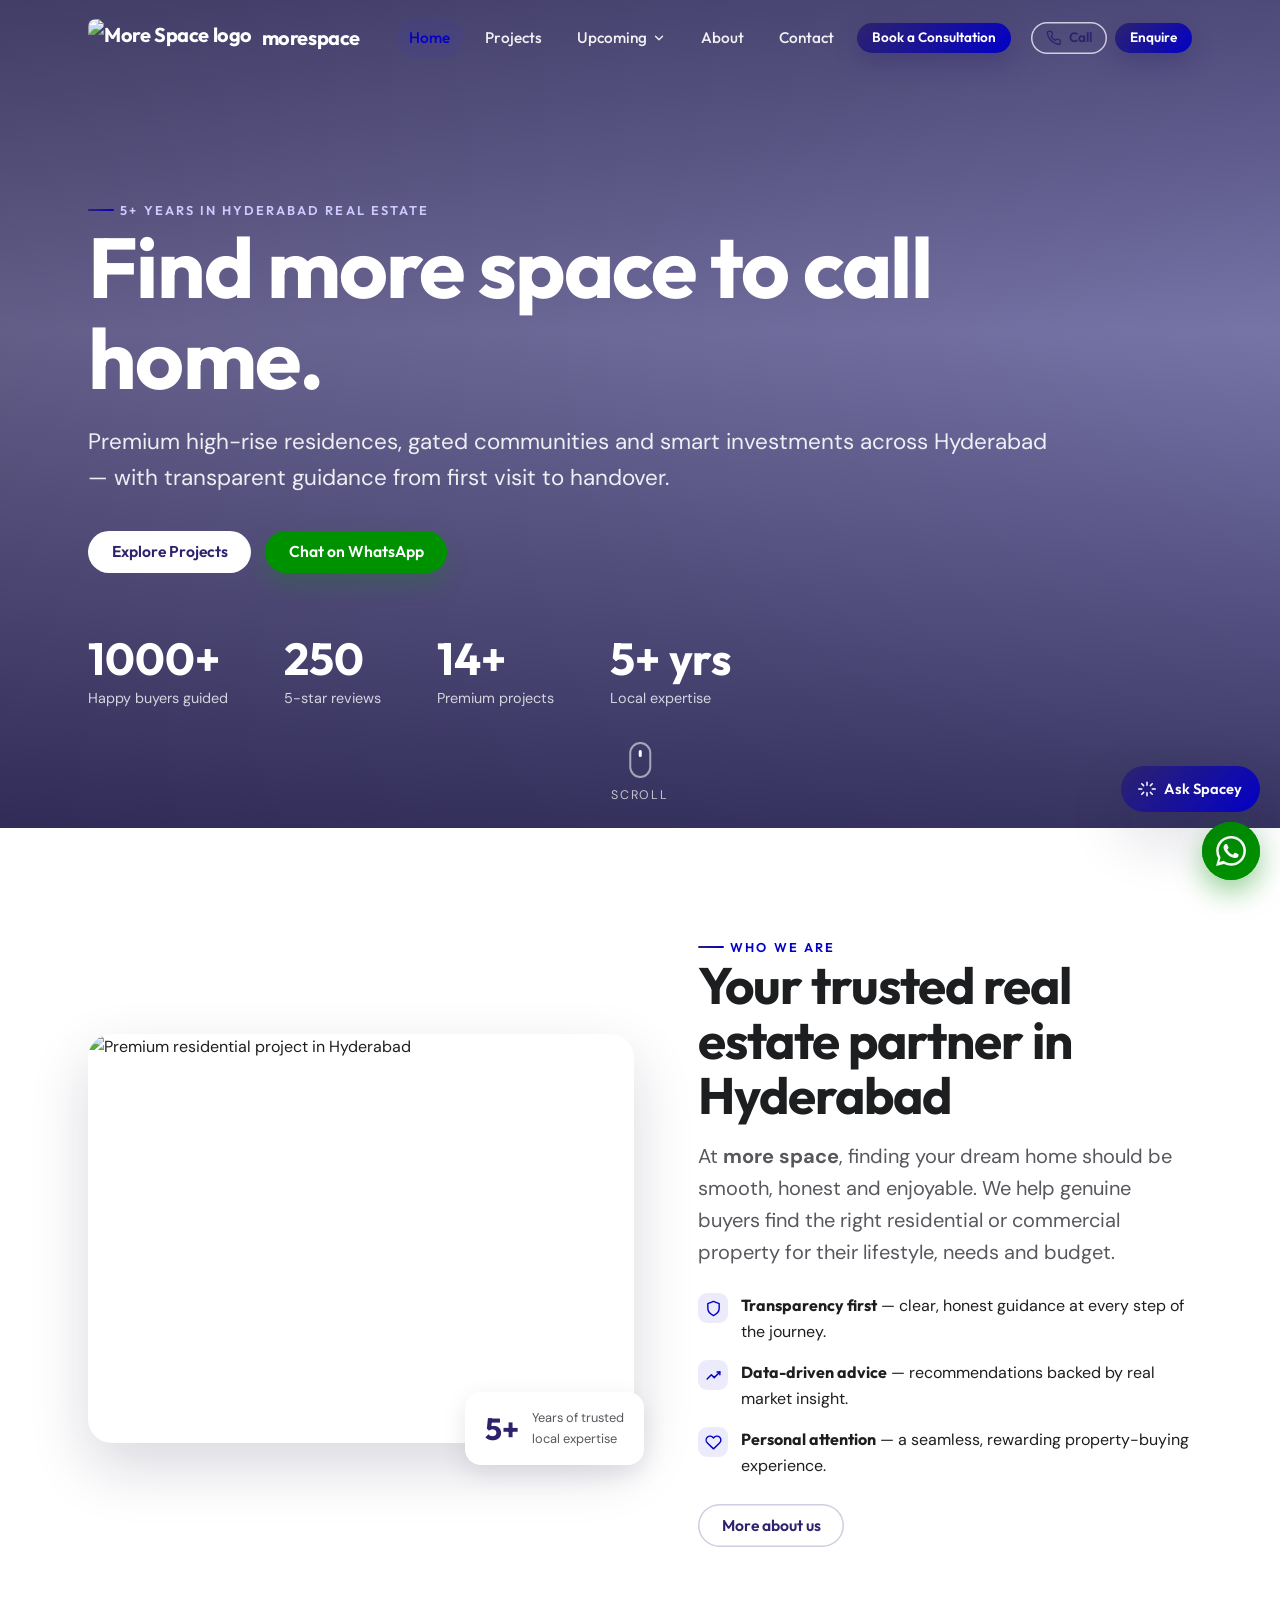
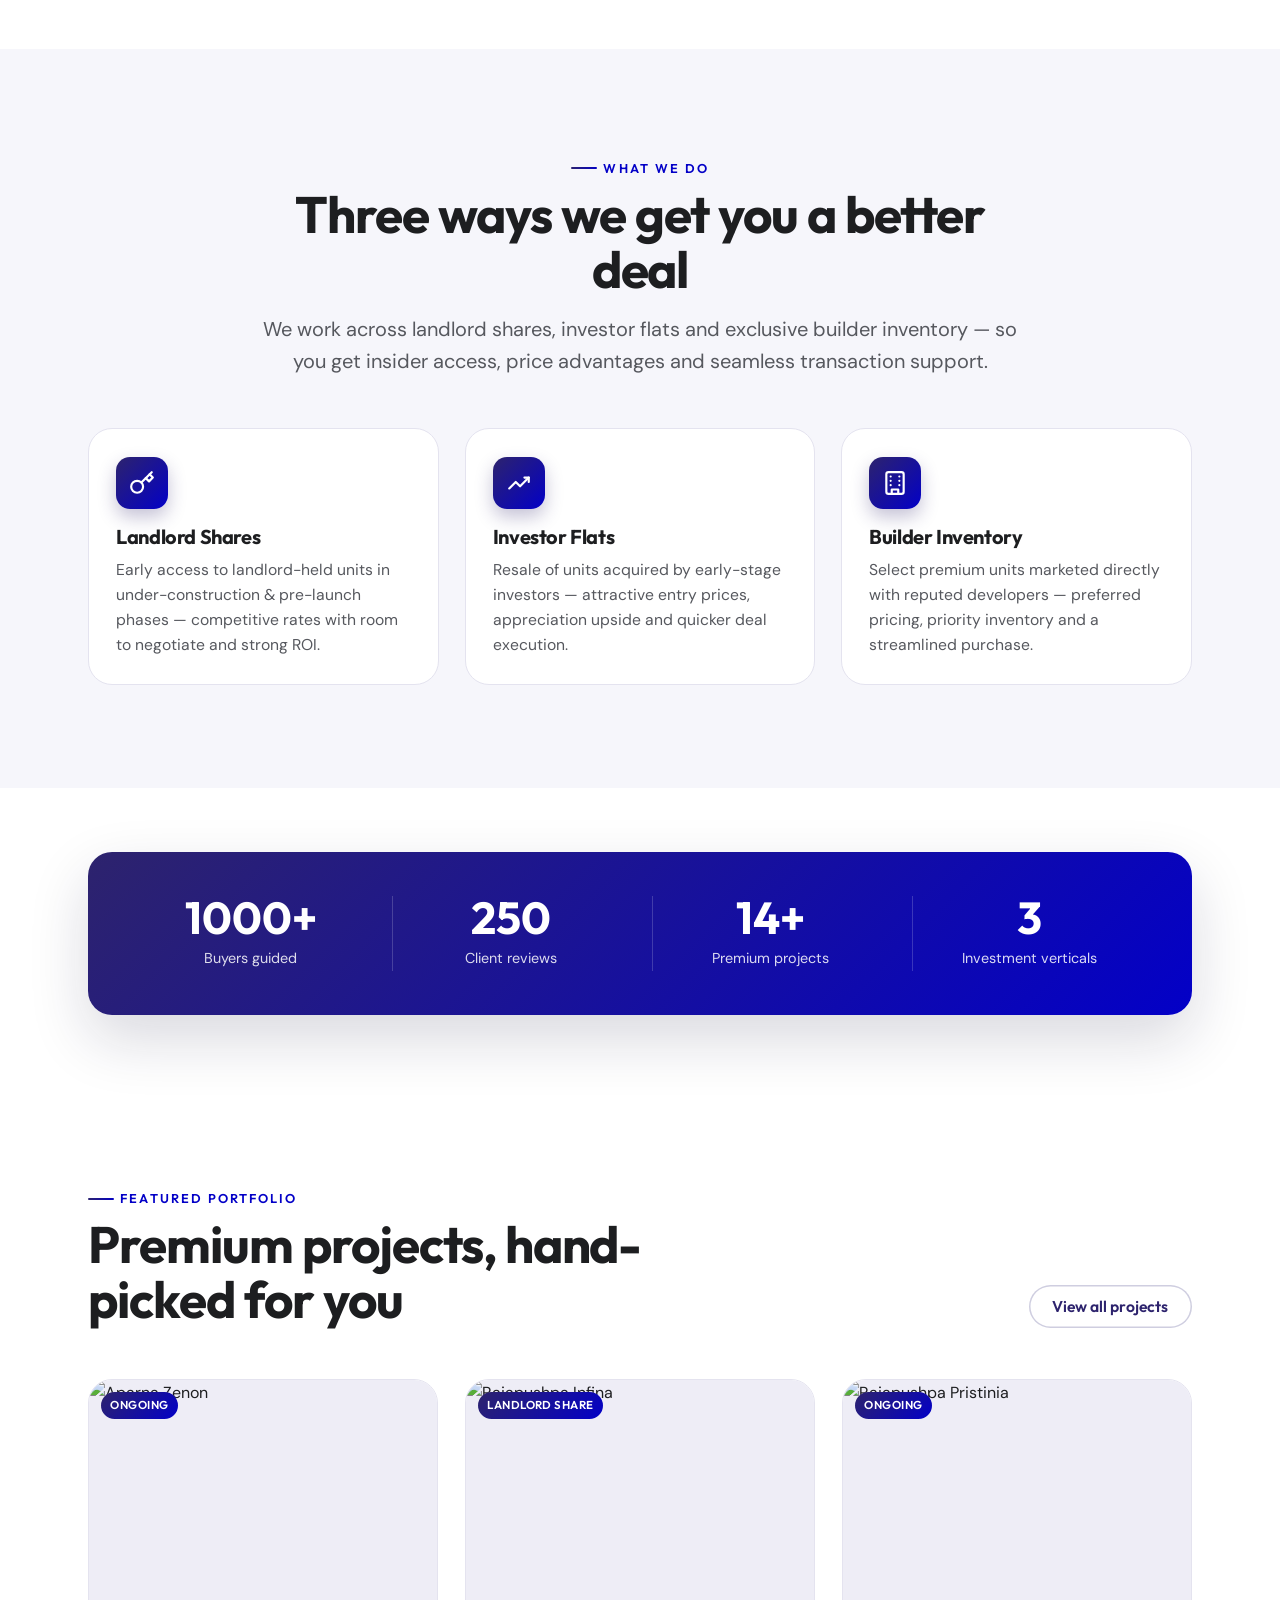
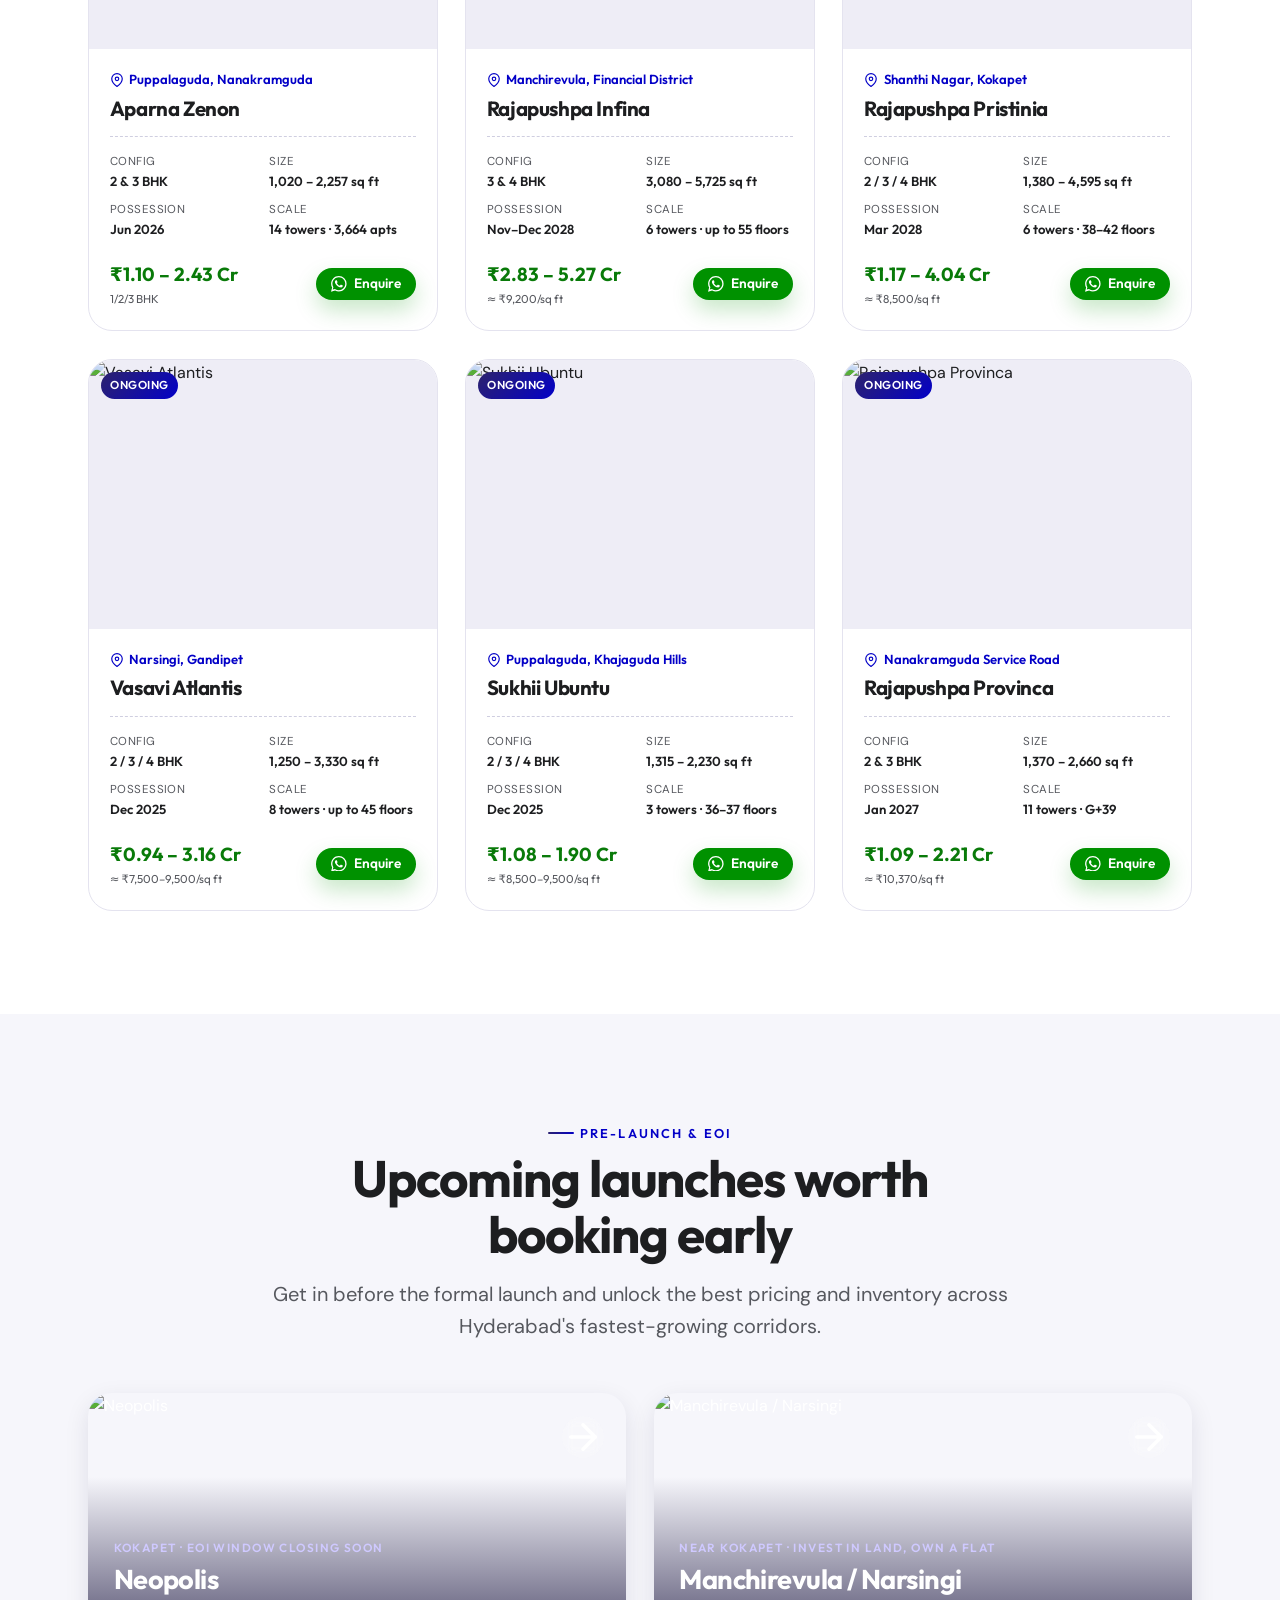
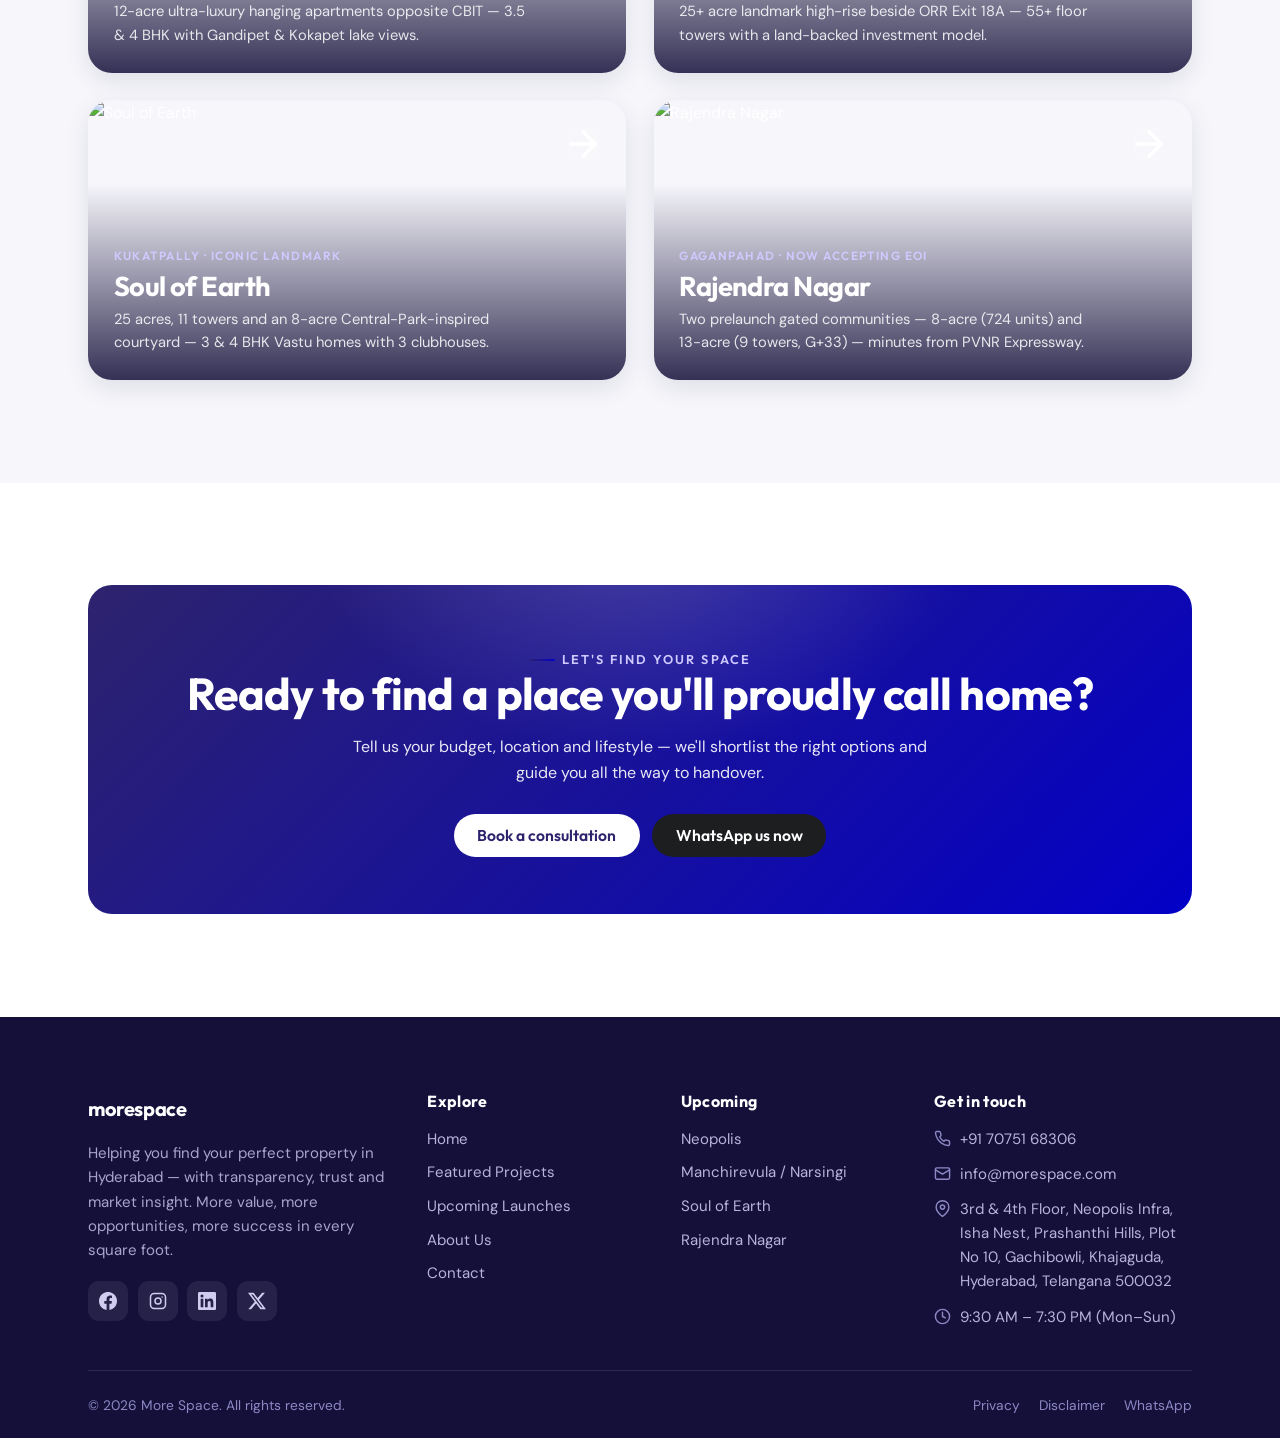
==== index.html @ 86bade50 "More Space website + Supabase backend" ====
<!DOCTYPE html>
<html lang="en">
<head>
<meta charset="UTF-8">
<meta name="viewport" content="width=device-width, initial-scale=1.0">
<title>More Space | Premium High-Rise & Luxury Real Estate, Hyderabad</title>
<meta name="description" content="More Space is a specialist real estate firm for premium high-rise residential projects in Hyderabad — landlord shares, investor flats and exclusive builder inventory with strong ROI.">
<link rel="preconnect" href="https://fonts.googleapis.com">
<link rel="preconnect" href="https://fonts.gstatic.com" crossorigin>
<link href="https://fonts.googleapis.com/css2?family=Outfit:wght@400;500;600;700;800&family=DM+Sans:opsz,wght@9..40,400;9..40,500;9..40,600;9..40,700&display=swap" rel="stylesheet">
<link rel="stylesheet" href="css/styles.css">
<link rel="icon" href="https://assets.zyrosite.com/cdn-cgi/image/format=auto,w=64,fit=crop/AMq19Z68OEtq90DG/untitled-design-A85V2Gln5jFKZkow.png">
</head>
<body data-page="home">
<div id="site-header"></div>

<!-- HERO -->
<section class="hero">
  <div class="hero__media">
    <video autoplay muted loop playsinline poster="https://assets.zyrosite.com/cdn-cgi/image/format=auto,w=1600,h=900,fit=crop/AMq19Z68OEtq90DG/screenshot-2025-06-26-140123-YanJ6aqErrS1kv3K.png">
      <source src="https://videos.pexels.com/video-files/2325093/2325093-hd_1920_1080_25fps.mp4" type="video/mp4">
    </video>
  </div>
  <div class="container hero__inner">
    <span class="eyebrow hero__eyebrow">5+ years in Hyderabad real estate</span>
    <h1>Find <span style="white-space:nowrap">more space</span> to call home.</h1>
    <p>Premium high-rise residences, gated communities and smart investments across Hyderabad — with transparent guidance from first visit to handover.</p>
    <div class="hero__actions">
      <a class="btn btn-light" href="projects.html">Explore Projects</a>
      <a class="btn btn-whatsapp" id="heroWa" href="#" target="_blank" rel="noopener">Chat on WhatsApp</a>
    </div>
    <div class="hero__stats">
      <div><div class="num">1000+</div><div class="lbl">Happy buyers guided</div></div>
      <div><div class="num">250</div><div class="lbl">5-star reviews</div></div>
      <div><div class="num">14+</div><div class="lbl">Premium projects</div></div>
      <div><div class="num">5+ yrs</div><div class="lbl">Local expertise</div></div>
    </div>
  </div>
  <div class="scroll-hint"><span class="mouse"></span>Scroll</div>
</section>

<!-- ABOUT INTRO -->
<section class="section" id="about">
  <div class="container about-grid">
    <div class="media reveal">
      <img src="https://assets.zyrosite.com/cdn-cgi/image/format=auto,w=900,h=680,fit=crop/AMq19Z68OEtq90DG/ragava-iris-6_cropped_page-0001-ALpPBMOQ9DhXK2bG.jpg" alt="Premium residential project in Hyderabad">
      <div class="badge"><div class="n">5+</div><small>Years of trusted<br>local expertise</small></div>
    </div>
    <div class="reveal" data-d="1">
      <span class="eyebrow">Who we are</span>
      <h2 class="h-lg">Your trusted real estate partner in Hyderabad</h2>
      <p class="lead" style="margin-top:1rem">At <b>more space</b>, finding your dream home should be smooth, honest and enjoyable. We help genuine buyers find the right residential or commercial property for their lifestyle, needs and budget.</p>
      <ul class="value-list">
        <li><span class="ic"><svg viewBox="0 0 24 24" fill="none" stroke="currentColor" stroke-width="2" stroke-linecap="round" stroke-linejoin="round"><path d="M12 22s8-4 8-10V5l-8-3-8 3v7c0 6 8 10 8 10Z"/></svg></span><span><b>Transparency first</b> — clear, honest guidance at every step of the journey.</span></li>
        <li><span class="ic"><svg viewBox="0 0 24 24" fill="none" stroke="currentColor" stroke-width="2" stroke-linecap="round" stroke-linejoin="round"><path d="M3 17l6-6 4 4 8-8"/><path d="M17 7h4v4"/></svg></span><span><b>Data-driven advice</b> — recommendations backed by real market insight.</span></li>
        <li><span class="ic"><svg viewBox="0 0 24 24" fill="none" stroke="currentColor" stroke-width="2" stroke-linecap="round" stroke-linejoin="round"><path d="M20.8 4.6a5.5 5.5 0 0 0-7.8 0L12 5.7l-1-1.1a5.5 5.5 0 1 0-7.8 7.8l1 1L12 21l7.8-7.6 1-1a5.5 5.5 0 0 0 0-7.8Z"/></svg></span><span><b>Personal attention</b> — a seamless, rewarding property-buying experience.</span></li>
      </ul>
      <a class="btn btn-ghost" href="about.html" style="margin-top:1.6rem">More about us</a>
    </div>
  </div>
</section>

<!-- SERVICES -->
<section class="section section--paper">
  <div class="container">
    <div class="section-head center">
      <span class="eyebrow">What we do</span>
      <h2 class="h-lg">Three ways we get you a better deal</h2>
      <p class="lead">We work across landlord shares, investor flats and exclusive builder inventory — so you get insider access, price advantages and seamless transaction support.</p>
    </div>
    <div class="cards cols-3" id="servicesGrid"></div>
  </div>
</section>

<!-- STAT BAND -->
<section class="section--tight">
  <div class="container">
    <div class="statband reveal">
      <div class="item"><div class="num">1000+</div><div class="lbl">Buyers guided</div></div>
      <div class="item"><div class="num">250</div><div class="lbl">Client reviews</div></div>
      <div class="item"><div class="num">14+</div><div class="lbl">Premium projects</div></div>
      <div class="item"><div class="num">3</div><div class="lbl">Investment verticals</div></div>
    </div>
  </div>
</section>

<!-- FEATURED PROJECTS -->
<section class="section">
  <div class="container">
    <div class="section-head" style="display:flex;justify-content:space-between;align-items:flex-end;gap:1.5rem;flex-wrap:wrap;max-width:none">
      <div style="max-width:620px">
        <span class="eyebrow">Featured portfolio</span>
        <h2 class="h-lg">Premium projects, hand-picked for you</h2>
      </div>
      <a class="btn btn-ghost" href="projects.html">View all projects</a>
    </div>
    <div class="project-grid" id="featuredGrid"></div>
  </div>
</section>

<!-- UPCOMING -->
<section class="section section--paper">
  <div class="container">
    <div class="section-head center">
      <span class="eyebrow">Pre-launch & EOI</span>
      <h2 class="h-lg">Upcoming launches worth booking early</h2>
      <p class="lead">Get in before the formal launch and unlock the best pricing and inventory across Hyderabad's fastest-growing corridors.</p>
    </div>
    <div class="loc-grid" id="upcomingGrid"></div>
  </div>
</section>

<!-- CTA -->
<section class="section">
  <div class="container">
    <div class="cta-banner reveal">
      <span class="eyebrow" style="color:#cfc9ff">Let's find your space</span>
      <h2>Ready to find a place you'll proudly call home?</h2>
      <p>Tell us your budget, location and lifestyle — we'll shortlist the right options and guide you all the way to handover.</p>
      <div class="actions">
        <a class="btn btn-light" href="contact.html">Book a consultation</a>
        <a class="btn btn-dark" id="ctaWa" href="#" target="_blank" rel="noopener">WhatsApp us now</a>
      </div>
    </div>
  </div>
</section>

<div id="site-footer"></div>
<script src="js/data.js"></script>
<script src="js/main.js"></script>
<script>
  // wire WhatsApp links that need the helper
  document.addEventListener('DOMContentLoaded', () => {
    const link = wa('Hi More Space, I would like help finding a property in Hyderabad.');
    ['heroWa','ctaWa'].forEach(id => { const e = document.getElementById(id); if (e) e.href = link; });
  });
</script>
</body>
</html>
---- css/styles.css ----
/* ===================================================================
   More Space — Design System
   Rebuilt UI/UX · same brand palette as morespace.ai
   Indigo #2D236D · Blue #0300C7 · Charcoal #1D1E20 · Green #009100
   Fonts: Outfit (display) + DM Sans (body)
   =================================================================== */

/* ---------- Tokens ---------- */
:root {
  /* Brand palette (sourced from live site) */
  --indigo:        #2D236D;
  --indigo-700:    #241c57;
  --indigo-900:    #15103a;
  --blue:          #0300C7;
  --blue-bright:   #3a37e0;
  --ink:           #1D1E20;
  --ink-soft:      #56585E;
  --green:         #009100;
  --green-700:     #097a09;
  --white:         #ffffff;

  /* Derived neutrals (tints of brand, not new hues) */
  --paper:         #f6f6fb;
  --paper-2:       #eeedf6;
  --line:          #e4e3ef;
  --line-strong:   #cfcee0;

  /* Effects */
  --grad: linear-gradient(135deg, var(--indigo) 0%, var(--blue) 100%);
  --grad-soft: linear-gradient(135deg, #322777 0%, #1a16a8 100%);
  --shadow-sm: 0 1px 2px rgba(21,16,58,.06), 0 2px 8px rgba(21,16,58,.06);
  --shadow-md: 0 8px 24px rgba(21,16,58,.10);
  --shadow-lg: 0 24px 60px rgba(21,16,58,.16);
  --ring: 0 0 0 3px rgba(58,55,224,.25);

  --r-sm: 10px;
  --r:    16px;
  --r-lg: 24px;
  --r-pill: 999px;

  --container: 1200px;
  --gutter: clamp(18px, 4vw, 48px);
  --header-h: 76px;

  --font-display: "Outfit", system-ui, sans-serif;
  --font-body: "DM Sans", system-ui, sans-serif;

  --ease: cubic-bezier(.22,.61,.36,1);
}

/* ---------- Reset ---------- */
*,*::before,*::after { box-sizing: border-box; }
* { margin: 0; }
html { -webkit-text-size-adjust: 100%; scroll-behavior: smooth; }
body {
  font-family: var(--font-body);
  color: var(--ink);
  background: var(--white);
  line-height: 1.6;
  -webkit-font-smoothing: antialiased;
  text-rendering: optimizeLegibility;
  overflow-x: hidden;
}
img, video, svg { display: block; max-width: 100%; height: auto; }
a { color: var(--blue); text-decoration: none; transition: color .2s var(--ease); }
a:hover { color: var(--blue-bright); }
ul { list-style: none; padding: 0; }
button { font: inherit; cursor: pointer; border: 0; background: none; }
:focus-visible { outline: none; box-shadow: var(--ring); border-radius: 6px; }

h1,h2,h3,h4 { font-family: var(--font-display); font-weight: 700; line-height: 1.08; color: var(--ink); letter-spacing: -.02em; }

/* ---------- Layout ---------- */
.container { width: 100%; max-width: var(--container); margin-inline: auto; padding-inline: var(--gutter); }
.section { padding-block: clamp(56px, 8vw, 110px); }
.section--tight { padding-block: clamp(40px, 5vw, 64px); }
.section--paper { background: var(--paper); }
.section--ink { background: var(--indigo-900); color: #d7d5ee; }
.center { text-align: center; }
.stack > * + * { margin-top: 1rem; }

/* ---------- Eyebrow + headings ---------- */
.eyebrow {
  display: inline-flex; align-items: center; gap: .5em;
  font-family: var(--font-display); font-weight: 600;
  font-size: .8rem; letter-spacing: .16em; text-transform: uppercase;
  color: var(--blue);
}
.eyebrow::before { content: ""; width: 26px; height: 2px; background: var(--grad); border-radius: 2px; }
.section--ink .eyebrow { color: #b9b4ff; }
.h-xl { font-size: clamp(2.4rem, 6vw, 4.4rem); }
.h-lg { font-size: clamp(2rem, 4.4vw, 3.2rem); }
.h-md { font-size: clamp(1.5rem, 3vw, 2.1rem); }
.lead { font-size: clamp(1.05rem, 1.6vw, 1.25rem); color: var(--ink-soft); max-width: 64ch; }
.muted { color: var(--ink-soft); }
.text-gradient { background: var(--grad); -webkit-background-clip: text; background-clip: text; color: transparent; }

.section-head { max-width: 760px; margin-bottom: clamp(32px, 4vw, 56px); }
.section-head.center { margin-inline: auto; }
.section-head .h-lg { margin-top: .5rem; }
.section-head .lead { margin-top: 1rem; }

/* ---------- Buttons ---------- */
.btn {
  display: inline-flex; align-items: center; justify-content: center; gap: .55em;
  font-family: var(--font-display); font-weight: 600; font-size: .98rem;
  padding: .85em 1.5em; border-radius: var(--r-pill);
  transition: transform .25s var(--ease), box-shadow .25s var(--ease), background .25s var(--ease), color .2s;
  white-space: nowrap; cursor: pointer; line-height: 1;
}
.btn svg { width: 1.15em; height: 1.15em; }
.btn-primary { background: var(--grad); color: #fff; box-shadow: 0 10px 22px rgba(45,35,109,.28); }
.btn-primary:hover { color:#fff; transform: translateY(-2px); box-shadow: 0 16px 30px rgba(45,35,109,.36); }
.btn-dark { background: var(--ink); color: #fff; }
.btn-dark:hover { color:#fff; background:#000; transform: translateY(-2px); }
.btn-ghost { background: transparent; color: var(--indigo); box-shadow: inset 0 0 0 1.5px var(--line-strong); }
.btn-ghost:hover { color: var(--indigo); box-shadow: inset 0 0 0 1.5px var(--indigo); transform: translateY(-2px); }
.btn-light { background:#fff; color: var(--indigo); }
.btn-light:hover { color: var(--blue); transform: translateY(-2px); box-shadow: var(--shadow-md); }
.btn-whatsapp { background: var(--green); color:#fff; box-shadow: 0 10px 22px rgba(0,145,0,.22); }
.btn-whatsapp:hover { background: var(--green-700); color:#fff; transform: translateY(-2px); }
.btn-sm { padding: .6em 1.1em; font-size: .85rem; }
.btn-block { width: 100%; }

/* ---------- Header ---------- */
.site-header {
  position: fixed; inset: 0 0 auto 0; z-index: 100; height: var(--header-h);
  display: flex; align-items: center;
  transition: background .3s var(--ease), box-shadow .3s var(--ease), backdrop-filter .3s;
}
.site-header .container { display: flex; align-items: center; justify-content: space-between; gap: 1.5rem; }
.site-header.is-solid { background: rgba(255,255,255,.86); backdrop-filter: saturate(160%) blur(14px); box-shadow: 0 1px 0 var(--line), var(--shadow-sm); }
.brand { display: inline-flex; align-items: center; gap: .6rem; font-family: var(--font-display); font-weight: 700; font-size: 1.25rem; letter-spacing: -.02em; color: var(--white); }
.brand img { height: 38px; width: auto; border-radius: 8px; }
.brand b { color: inherit; }
.is-solid .brand, .subpage .brand { color: var(--ink); }

.nav { display: flex; align-items: center; gap: clamp(.4rem, 1.6vw, 1.4rem); }
.nav-links { display: flex; align-items: center; gap: clamp(.2rem,1.2vw,.6rem); }
.nav-links > li { position: relative; }
.nav-links a.navlink {
  font-family: var(--font-display); font-weight: 500; font-size: .96rem;
  color: rgba(255,255,255,.92); padding: .5rem .8rem; border-radius: var(--r-pill);
  display: inline-flex; align-items: center; gap: .3rem; transition: background .2s, color .2s;
}
.is-solid .nav-links a.navlink, .subpage .nav-links a.navlink { color: var(--ink); }
.nav-links a.navlink:hover, .nav-links a.navlink[aria-current="page"] { color: var(--blue); background: rgba(58,55,224,.08); }
.is-solid .nav-links a.navlink:hover, .subpage .nav-links a.navlink:hover { background: rgba(58,55,224,.10); }
.caret { width: 14px; height: 14px; transition: transform .25s var(--ease); }

/* Dropdown */
.has-menu .submenu {
  position: absolute; top: calc(100% + 10px); left: 50%; transform: translateX(-50%) translateY(8px);
  min-width: 230px; background: #fff; border: 1px solid var(--line); border-radius: var(--r);
  box-shadow: var(--shadow-lg); padding: 8px; opacity: 0; visibility: hidden; transition: all .22s var(--ease);
}
.has-menu:hover .submenu, .has-menu:focus-within .submenu { opacity: 1; visibility: visible; transform: translateX(-50%) translateY(0); }
.has-menu:hover .caret { transform: rotate(180deg); }
.submenu a {
  display: flex; align-items: center; gap: .6rem; padding: .7rem .8rem; border-radius: 10px;
  color: var(--ink); font-weight: 500; font-family: var(--font-display); font-size: .95rem;
}
.submenu a:hover { background: var(--paper); color: var(--blue); }
.submenu a .dot { width: 7px; height: 7px; border-radius: 50%; background: var(--grad); flex: none; }
.submenu a small { display:block; color: var(--ink-soft); font-weight: 400; font-size: .78rem; font-family: var(--font-body); }

.nav-cta { display: flex; align-items: center; gap: .5rem; }

/* Hamburger */
.burger { display: none; width: 44px; height: 44px; border-radius: 12px; position: relative; }
.burger span { position: absolute; left: 11px; right: 11px; height: 2px; background: currentColor; border-radius: 2px; transition: transform .28s var(--ease), opacity .2s; color: #fff; }
.is-solid .burger span, .subpage .burger span { color: var(--ink); }
.burger span:nth-child(1){ top: 15px; } .burger span:nth-child(2){ top: 21px; } .burger span:nth-child(3){ top: 27px; }
body.nav-open .burger span:nth-child(1){ transform: translateY(6px) rotate(45deg); }
body.nav-open .burger span:nth-child(2){ opacity: 0; }
body.nav-open .burger span:nth-child(3){ transform: translateY(-6px) rotate(-45deg); }

/* ---------- Hero ---------- */
.hero { position: relative; min-height: clamp(560px, 92vh, 920px); display: flex; align-items: center; color: #fff; isolation: isolate; }
.hero__media { position: absolute; inset: 0; z-index: -2; overflow: hidden; }
.hero__media video, .hero__media img { width: 100%; height: 100%; object-fit: cover; }
.hero__media::after { content:""; position: absolute; inset: 0; background:
  linear-gradient(180deg, rgba(21,16,58,.62) 0%, rgba(21,16,58,.36) 40%, rgba(21,16,58,.78) 100%),
  linear-gradient(115deg, rgba(45,35,109,.55), rgba(3,0,199,.30)); }
.hero__inner { padding-top: var(--header-h); width: 100%; }
.hero__eyebrow { color:#cfc9ff; }
.hero h1 { font-size: clamp(2.7rem, 7vw, 5.3rem); color: #fff; max-width: 16ch; }
.hero p { margin-top: 1.25rem; font-size: clamp(1.05rem, 1.8vw, 1.4rem); color: rgba(255,255,255,.9); max-width: 60ch; }
.hero__actions { margin-top: 2.2rem; display: flex; flex-wrap: wrap; gap: .9rem; }
.hero__stats { margin-top: clamp(2.4rem, 5vw, 4rem); display: flex; flex-wrap: wrap; gap: clamp(1.5rem, 5vw, 3.5rem); }
.hero__stats .num { font-family: var(--font-display); font-weight: 700; font-size: clamp(1.8rem,4vw,2.8rem); color:#fff; line-height: 1; }
.hero__stats .lbl { font-size: .9rem; color: rgba(255,255,255,.78); margin-top: .35rem; }
.scroll-hint { position: absolute; bottom: 22px; left: 50%; transform: translateX(-50%); color: rgba(255,255,255,.7); font-size: .78rem; letter-spacing: .14em; text-transform: uppercase; display: flex; flex-direction: column; align-items: center; gap: 8px; }
.scroll-hint .mouse { width: 22px; height: 36px; border: 2px solid rgba(255,255,255,.55); border-radius: 12px; position: relative; }
.scroll-hint .mouse::after { content:""; position: absolute; top: 6px; left: 50%; width: 3px; height: 7px; background:#fff; border-radius: 2px; transform: translateX(-50%); animation: wheel 1.6s infinite; }
@keyframes wheel { 0%{opacity:0; transform: translate(-50%,0);} 30%{opacity:1;} 100%{opacity:0; transform: translate(-50%,10px);} }

/* ---------- Subpage hero ---------- */
.page-hero { position: relative; padding-top: calc(var(--header-h) + clamp(48px,7vw,90px)); padding-bottom: clamp(40px,6vw,72px); color: #fff; isolation: isolate; overflow: hidden; }
.page-hero::before { content:""; position: absolute; inset: 0; z-index: -2; background: var(--grad-soft); }
.page-hero::after { content:""; position:absolute; inset:0; z-index:-1; background:
  radial-gradient(60% 80% at 85% -10%, rgba(255,255,255,.18), transparent 60%),
  radial-gradient(50% 60% at 0% 120%, rgba(3,0,199,.5), transparent 60%); }
.page-hero.has-photo::before { background: var(--indigo-900); }
.page-hero__bg { position:absolute; inset:0; z-index:-3; }
.page-hero__bg img { width:100%; height:100%; object-fit: cover; opacity:.34; }
.page-hero h1 { color: #fff; font-size: clamp(2.2rem, 5vw, 3.6rem); max-width: 20ch; }
.page-hero p { color: rgba(255,255,255,.88); margin-top: 1rem; max-width: 60ch; font-size: clamp(1rem,1.5vw,1.18rem); }
.breadcrumb { display: flex; flex-wrap: wrap; gap: .5rem; align-items: center; font-size: .85rem; color: rgba(255,255,255,.72); margin-bottom: 1.1rem; font-family: var(--font-display); }
.breadcrumb a { color: rgba(255,255,255,.82); }
.breadcrumb a:hover { color:#fff; }
.breadcrumb .sep { opacity:.5; }

/* ---------- About ---------- */
.about-grid { display: grid; grid-template-columns: 1.05fr .95fr; gap: clamp(2rem, 5vw, 4.5rem); align-items: center; }
.about-grid .media { position: relative; }
.about-grid .media img { width: 100%; border-radius: var(--r-lg); box-shadow: var(--shadow-lg); aspect-ratio: 4/3; object-fit: cover; }
.about-grid .media .badge { position: absolute; bottom: -22px; right: -10px; background: #fff; border-radius: var(--r); box-shadow: var(--shadow-md); padding: 1rem 1.25rem; display: flex; gap: .8rem; align-items: center; }
.about-grid .media .badge .n { font-family: var(--font-display); font-weight: 700; font-size: 1.9rem; color: var(--indigo); line-height: 1; }
.about-grid .media .badge small { color: var(--ink-soft); font-size: .8rem; }
.value-list { display: grid; gap: 1rem; margin-top: 1.6rem; }
.value-list li { display: flex; gap: .8rem; align-items: flex-start; }
.value-list .ic { flex: none; width: 30px; height: 30px; border-radius: 9px; background: rgba(58,55,224,.10); display: grid; place-items: center; color: var(--blue); }
.value-list .ic svg { width: 17px; height: 17px; }
.value-list b { font-family: var(--font-display); }

/* ---------- Stat band ---------- */
.statband { background: var(--grad); color:#fff; border-radius: var(--r-lg); padding: clamp(1.8rem,4vw,2.8rem); display: grid; grid-template-columns: repeat(4,1fr); gap: 1.5rem; box-shadow: var(--shadow-lg); }
.statband .item { text-align: center; }
.statband .num { font-family: var(--font-display); font-weight: 700; font-size: clamp(1.9rem,4vw,2.8rem); line-height: 1; }
.statband .lbl { margin-top: .4rem; font-size: .9rem; color: rgba(255,255,255,.85); }
.statband .item + .item { border-left: 1px solid rgba(255,255,255,.18); }

/* ---------- Service cards ---------- */
.cards { display: grid; gap: clamp(1.1rem, 2.2vw, 1.6rem); }
.cards.cols-3 { grid-template-columns: repeat(3,1fr); }
.cards.cols-4 { grid-template-columns: repeat(4,1fr); }
.feature {
  background: #fff; border: 1px solid var(--line); border-radius: var(--r-lg); padding: 1.7rem;
  transition: transform .3s var(--ease), box-shadow .3s var(--ease), border-color .3s;
}
.feature:hover { transform: translateY(-6px); box-shadow: var(--shadow-lg); border-color: transparent; }
.feature .ic { width: 52px; height: 52px; border-radius: 14px; background: var(--grad); display: grid; place-items: center; color:#fff; margin-bottom: 1.1rem; box-shadow: 0 8px 18px rgba(45,35,109,.28); }
.feature .ic svg { width: 26px; height: 26px; }
.feature h3 { font-size: 1.25rem; }
.feature p { margin-top: .55rem; color: var(--ink-soft); font-size: .98rem; }

/* ---------- Project cards ---------- */
.filterbar { display: flex; flex-wrap: wrap; gap: .55rem; margin-bottom: clamp(1.6rem,3vw,2.4rem); }
.chip {
  font-family: var(--font-display); font-weight: 500; font-size: .9rem; color: var(--ink-soft);
  padding: .55em 1.05em; border-radius: var(--r-pill); background: var(--paper); border: 1px solid var(--line);
  transition: all .2s var(--ease);
}
.chip:hover { border-color: var(--line-strong); color: var(--ink); }
.chip.is-active { background: var(--grad); color:#fff; border-color: transparent; box-shadow: 0 8px 18px rgba(45,35,109,.24); }

.project-grid { display: grid; grid-template-columns: repeat(3, 1fr); gap: clamp(1.1rem, 2.2vw, 1.7rem); }
.pcard {
  position: relative; display: flex; flex-direction: column; background: #fff; border: 1px solid var(--line);
  border-radius: var(--r-lg); overflow: hidden; transition: transform .3s var(--ease), box-shadow .3s var(--ease), border-color .3s;
}
.pcard:hover { transform: translateY(-6px); box-shadow: var(--shadow-lg); border-color: transparent; }
.pcard__media { position: relative; aspect-ratio: 4/3.1; overflow: hidden; background: var(--paper-2); }
.pcard__media img { width: 100%; height: 100%; object-fit: cover; transition: transform .6s var(--ease); }
.pcard:hover .pcard__media img { transform: scale(1.06); }
.pcard__tag { position: absolute; top: 12px; left: 12px; font-family: var(--font-display); font-weight: 600; font-size: .72rem; letter-spacing: .04em; text-transform: uppercase; padding: .4em .8em; border-radius: var(--r-pill); background: rgba(255,255,255,.92); color: var(--indigo); backdrop-filter: blur(6px); }
.pcard__tag.is-prelaunch { background: var(--green); color:#fff; }
.pcard__tag.is-ongoing { background: var(--grad); color:#fff; }
.pcard__body { padding: 1.25rem 1.3rem 1.4rem; display: flex; flex-direction: column; flex: 1; }
.pcard__loc { display: inline-flex; align-items: center; gap: .35rem; color: var(--blue); font-size: .82rem; font-weight: 600; font-family: var(--font-display); }
.pcard__loc svg { width: 14px; height: 14px; }
.pcard h3 { font-size: 1.28rem; margin-top: .45rem; }
.pcard__specs { display: grid; grid-template-columns: 1fr 1fr; gap: .55rem .8rem; margin-top: 1rem; padding-top: 1rem; border-top: 1px dashed var(--line-strong); }
.pcard__specs .s { font-size: .82rem; }
.pcard__specs .s span { display: block; color: var(--ink-soft); font-size: .72rem; text-transform: uppercase; letter-spacing: .04em; }
.pcard__specs .s b { font-family: var(--font-display); font-weight: 600; }
.pcard__foot { display: flex; align-items: center; justify-content: space-between; gap: 1rem; margin-top: 1.2rem; }
.pcard__price { font-family: var(--font-display); }
.pcard__price .p { font-weight: 700; font-size: 1.18rem; color: var(--green-700); }
.pcard__price small { display: block; color: var(--ink-soft); font-size: .72rem; }
.pcard__wa { flex: none; }

.empty { text-align: center; padding: 3rem 1rem; color: var(--ink-soft); grid-column: 1/-1; }

/* ---------- Location / upcoming cards ---------- */
.loc-grid { display: grid; grid-template-columns: repeat(2,1fr); gap: clamp(1.1rem,2.4vw,1.7rem); }
.loc {
  position: relative; min-height: 280px; border-radius: var(--r-lg); overflow: hidden; display: flex;
  align-items: flex-end; color:#fff; isolation: isolate; box-shadow: var(--shadow-md);
}
.loc img { position: absolute; inset: 0; z-index: -2; width: 100%; height: 100%; object-fit: cover; transition: transform .6s var(--ease); }
.loc::after { content:""; position: absolute; inset: 0; z-index: -1; background: linear-gradient(180deg, rgba(21,16,58,0) 30%, rgba(21,16,58,.86) 100%); }
.loc:hover img { transform: scale(1.07); }
.loc__body { padding: 1.6rem; width: 100%; }
.loc__kicker { font-family: var(--font-display); font-weight:600; font-size:.74rem; letter-spacing:.12em; text-transform:uppercase; color:#cfc9ff; }
.loc h3 { color:#fff; font-size: 1.7rem; margin-top: .3rem; }
.loc p { color: rgba(255,255,255,.85); font-size: .92rem; margin-top: .4rem; max-width: 42ch; }
.loc .arrow { position: absolute; top: 1.4rem; right: 1.4rem; width: 42px; height: 42px; border-radius: 50%; background: rgba(255,255,255,.16); backdrop-filter: blur(6px); display: grid; place-items: center; transition: background .25s, transform .25s; }
.loc:hover .arrow { background: var(--white); color: var(--indigo); transform: rotate(-45deg); }

/* ---------- Detail content ---------- */
.detail { display: grid; grid-template-columns: 1fr 360px; gap: clamp(2rem,4vw,3.5rem); align-items: start; }
.prose > * + * { margin-top: 1.15rem; }
.prose h2 { font-size: clamp(1.5rem,2.6vw,2rem); margin-top: 2.4rem; }
.prose h3 { font-size: 1.25rem; margin-top: 1.8rem; color: var(--indigo); }
.prose p { color: #34353a; }
.prose ul.ticks { display: grid; gap: .7rem; margin-top: .4rem; }
.prose ul.ticks li { position: relative; padding-left: 1.9rem; color:#34353a; }
.prose ul.ticks li::before { content:""; position:absolute; left:0; top:3px; width:20px; height:20px; border-radius:6px; background: rgba(0,145,0,.12);
  background-image: url("data:image/svg+xml,%3Csvg xmlns='http://www.w3.org/2000/svg' width='14' height='14' viewBox='0 0 24 24' fill='none' stroke='%23009100' stroke-width='3' stroke-linecap='round' stroke-linejoin='round'%3E%3Cpolyline points='20 6 9 17 4 12'/%3E%3C/svg%3E"); background-repeat:no-repeat; background-position:center; }

.spec-table { width: 100%; border-collapse: collapse; border: 1px solid var(--line); border-radius: var(--r); overflow: hidden; margin-top: 1rem; }
.spec-table th, .spec-table td { text-align: left; padding: .85rem 1rem; border-bottom: 1px solid var(--line); font-size: .94rem; }
.spec-table th { background: var(--paper); font-family: var(--font-display); font-weight: 600; color: var(--indigo); width: 42%; }
.spec-table tr:last-child th, .spec-table tr:last-child td { border-bottom: 0; }

.amenity-grid { display: grid; grid-template-columns: repeat(auto-fill, minmax(160px,1fr)); gap: .6rem; margin-top: 1rem; }
.amenity { display: flex; align-items: center; gap: .6rem; padding: .7rem .9rem; background: var(--paper); border: 1px solid var(--line); border-radius: 12px; font-size: .9rem; font-family: var(--font-display); font-weight: 500; }
.amenity .ic { color: var(--blue); display: grid; place-items: center; flex: none; }
.amenity .ic svg { width: 18px; height: 18px; }

/* Sticky aside */
.aside-card { position: sticky; top: calc(var(--header-h) + 18px); background: #fff; border: 1px solid var(--line); border-radius: var(--r-lg); box-shadow: var(--shadow-md); padding: 1.5rem; }
.aside-card .price { font-family: var(--font-display); font-weight: 700; font-size: 1.7rem; color: var(--green-700); }
.aside-card .price small { display:block; font-size:.78rem; color: var(--ink-soft); font-weight:500; }
.aside-card .mini { display: grid; gap: .6rem; margin: 1.1rem 0; }
.aside-card .mini .row { display: flex; justify-content: space-between; gap: 1rem; font-size: .9rem; padding-bottom: .55rem; border-bottom: 1px dashed var(--line); }
.aside-card .mini .row span { color: var(--ink-soft); }
.aside-card .mini .row b { font-family: var(--font-display); text-align: right; }
.aside-card .actions { display: grid; gap: .6rem; margin-top: 1.1rem; }
.rera { margin-top: 1rem; font-size: .78rem; color: var(--ink-soft); text-align:center; }

/* Pill row */
.pill-row { display:flex; flex-wrap:wrap; gap:.5rem; margin-top:1rem; }
.pill { background: var(--paper); border:1px solid var(--line); border-radius: var(--r-pill); padding:.45em .9em; font-size:.84rem; font-family:var(--font-display); font-weight:500; }
.pill b { color: var(--indigo); }

/* ---------- CTA banner ---------- */
.cta-banner { position: relative; border-radius: var(--r-lg); overflow: hidden; background: var(--grad); color:#fff; padding: clamp(2.2rem,5vw,3.6rem); text-align:center; isolation:isolate; }
.cta-banner::after { content:""; position:absolute; inset:0; z-index:-1; background: radial-gradient(50% 120% at 50% -20%, rgba(255,255,255,.18), transparent 60%); }
.cta-banner h2 { color:#fff; font-size: clamp(1.8rem,4vw,2.8rem); }
.cta-banner p { color: rgba(255,255,255,.9); max-width: 56ch; margin: 1rem auto 0; }
.cta-banner .actions { margin-top: 1.8rem; display:flex; gap:.8rem; justify-content:center; flex-wrap:wrap; }

/* ---------- Contact ---------- */
.contact-grid { display: grid; grid-template-columns: 1fr 1.1fr; gap: clamp(2rem,4vw,3.5rem); align-items: start; }
.info-list { display: grid; gap: 1.1rem; margin-top: 1.6rem; }
.info-item { display: flex; gap: 1rem; align-items: flex-start; }
.info-item .ic { flex: none; width: 46px; height: 46px; border-radius: 13px; background: var(--grad); color:#fff; display: grid; place-items: center; }
.info-item .ic svg { width: 21px; height: 21px; }
.info-item h4 { font-size: 1rem; }
.info-item p, .info-item a { color: var(--ink-soft); font-size: .95rem; }
.info-item a:hover { color: var(--blue); }

.form { background: #fff; border: 1px solid var(--line); border-radius: var(--r-lg); box-shadow: var(--shadow-md); padding: clamp(1.5rem,3vw,2.2rem); }
.field { margin-bottom: 1.1rem; }
.field label { display: block; font-family: var(--font-display); font-weight: 500; font-size: .9rem; margin-bottom: .4rem; }
.field input, .field textarea, .field select {
  width: 100%; padding: .85rem 1rem; border: 1.5px solid var(--line-strong); border-radius: 12px;
  font: inherit; color: var(--ink); background: #fff; transition: border-color .2s, box-shadow .2s;
}
.field input:focus, .field textarea:focus, .field select:focus { border-color: var(--blue); box-shadow: var(--ring); outline: none; }
.field textarea { min-height: 130px; resize: vertical; }
.field.two { display: grid; grid-template-columns: 1fr 1fr; gap: 1rem; margin-bottom: 1.1rem; }
.form-note { font-size: .82rem; color: var(--ink-soft); margin-top: .3rem; }
.form-success { display:none; background: rgba(0,145,0,.10); border:1px solid rgba(0,145,0,.3); color: var(--green-700); padding: 1rem 1.2rem; border-radius: 12px; font-family: var(--font-display); font-weight:500; margin-bottom:1rem; }
.form-success.show { display:block; }
.map-wrap { margin-top: 1.4rem; border-radius: var(--r-lg); overflow: hidden; border: 1px solid var(--line); box-shadow: var(--shadow-sm); }
.map-wrap iframe { width: 100%; height: 320px; border: 0; display: block; }

/* ---------- Footer ---------- */
.site-footer { background: var(--indigo-900); color: #c9c6e6; padding-top: clamp(48px,6vw,80px); }
.footer-grid { display: grid; grid-template-columns: 1.4fr 1fr 1fr 1.2fr; gap: clamp(1.6rem,3vw,2.4rem); padding-bottom: 2.6rem; }
.site-footer .brand { color:#fff; }
.site-footer h4 { color:#fff; font-size: 1rem; margin-bottom: 1rem; letter-spacing: .02em; }
.site-footer p { color: #a8a4cf; font-size: .94rem; margin-top: 1rem; max-width: 36ch; }
.fmenu { display: grid; gap: .6rem; }
.fmenu a { color: #b7b3da; font-size: .94rem; }
.fmenu a:hover { color:#fff; }
.fcontact { display:grid; gap:.7rem; }
.fcontact a, .fcontact span { color:#b7b3da; font-size:.94rem; display:flex; gap:.55rem; align-items:flex-start; }
.fcontact svg { width:17px; height:17px; flex:none; margin-top:3px; color:#8d88c4; }
.socials { display: flex; gap: .6rem; margin-top: 1.2rem; }
.socials a { width: 40px; height: 40px; border-radius: 11px; background: rgba(255,255,255,.07); display: grid; place-items: center; color:#cfccef; transition: background .2s, transform .2s, color .2s; }
.socials a:hover { background: var(--grad); color:#fff; transform: translateY(-3px); }
.socials svg { width: 18px; height: 18px; }
.footer-bottom { border-top: 1px solid rgba(255,255,255,.1); padding: 1.4rem 0; display: flex; flex-wrap: wrap; gap: .6rem 1.5rem; align-items: center; justify-content: space-between; }
.footer-bottom p { color:#8d88c4; font-size: .86rem; margin: 0; }
.footer-bottom .fb-links { display:flex; gap:1.2rem; }
.footer-bottom a { color:#8d88c4; font-size:.86rem; }
.footer-bottom a:hover { color:#fff; }

/* ---------- Floating WhatsApp ---------- */
.fab-wa { position: fixed; right: 20px; bottom: 20px; z-index: 90; width: 58px; height: 58px; border-radius: 50%; background: var(--green); color:#fff; display: grid; place-items: center; box-shadow: 0 12px 28px rgba(0,145,0,.4); transition: transform .25s var(--ease); }
.fab-wa:hover { transform: scale(1.08); color:#fff; }
.fab-wa svg { width: 30px; height: 30px; }
.fab-wa::after { content:""; position:absolute; inset:0; border-radius:50%; background: var(--green); z-index:-1; animation: pulse 2.4s infinite; }
@keyframes pulse { 0%{ transform: scale(1); opacity:.5;} 70%{ transform: scale(1.5); opacity:0;} 100%{opacity:0;} }

/* ---------- AI chat widget (Spacey) ---------- */
#ms-chat { position: fixed; right: 20px; bottom: 88px; z-index: 96; }
.mschat-fab { display:inline-flex; align-items:center; gap:.5rem; background: var(--grad); color:#fff; border-radius: var(--r-pill); padding:.7rem 1.1rem; font-family: var(--font-display); font-weight:600; font-size:.92rem; box-shadow: var(--shadow-lg); transition: transform .2s var(--ease); }
.mschat-fab:hover { transform: translateY(-2px); }
.mschat-fab svg { width:18px; height:18px; }
.mschat-panel { position: fixed; right: 20px; bottom: 150px; width: min(372px, calc(100vw - 32px)); height: min(520px, 68vh); background:#fff; border:1px solid var(--line); border-radius: var(--r-lg); box-shadow: var(--shadow-lg); display:flex; flex-direction:column; overflow:hidden; }
.mschat-panel[hidden] { display:none; }
.mschat-head { display:flex; align-items:center; justify-content:space-between; padding:.85rem 1rem; background: var(--grad); color:#fff; }
.mschat-head b { font-family: var(--font-display); }
.mschat-head small { display:block; opacity:.85; font-size:.74rem; }
.mschat-head button { color:#fff; font-size:1rem; line-height:1; padding:.2rem .4rem; }
.mschat-body { flex:1; overflow-y:auto; padding:1rem; display:flex; flex-direction:column; gap:.55rem; background: var(--paper); }
.mschat-msg { max-width:86%; padding:.6rem .85rem; border-radius:14px; font-size:.92rem; line-height:1.45; white-space:pre-wrap; }
.mschat-msg.me { align-self:flex-end; background: var(--indigo); color:#fff; border-bottom-right-radius:4px; }
.mschat-msg.bot { align-self:flex-start; background:#fff; border:1px solid var(--line); color: var(--ink); border-bottom-left-radius:4px; }
.mschat-input { display:flex; gap:.5rem; padding:.7rem; border-top:1px solid var(--line); background:#fff; }
.mschat-input input { flex:1; border:1.5px solid var(--line-strong); border-radius: var(--r-pill); padding:.6rem .9rem; font:inherit; }
.mschat-input input:focus { outline:none; border-color: var(--blue); box-shadow: var(--ring); }
.mschat-input button { background: var(--grad); color:#fff; border-radius:50%; width:40px; height:40px; display:grid; place-items:center; flex:none; }
.mschat-input button svg { width:18px; height:18px; }
@media (max-width:560px){ .mschat-fab span { display:none; } .mschat-fab { padding:.7rem; } #ms-chat { bottom:84px; } }

/* ---------- Reveal animation (progressive enhancement: hidden only when JS is active) ---------- */
.has-js .reveal { opacity: 0; transform: translateY(26px); transition: opacity .7s var(--ease), transform .7s var(--ease); }
.reveal.in { opacity: 1; transform: none; }
.reveal[data-d="1"]{ transition-delay:.08s; } .reveal[data-d="2"]{ transition-delay:.16s; }
.reveal[data-d="3"]{ transition-delay:.24s; } .reveal[data-d="4"]{ transition-delay:.32s; }
@media (prefers-reduced-motion: reduce){ .reveal{ opacity:1; transform:none; transition:none; } html{ scroll-behavior:auto; } }

/* ---------- Responsive ---------- */
@media (max-width: 1024px){
  .cards.cols-4 { grid-template-columns: repeat(2,1fr); }
  .project-grid { grid-template-columns: repeat(2,1fr); }
  .detail { grid-template-columns: 1fr; }
  .aside-card { position: static; }
  .footer-grid { grid-template-columns: 1fr 1fr; }
}
@media (max-width: 860px){
  :root { --header-h: 66px; }
  .nav-links, .nav-cta .btn-ghost { display: none; }
  .burger { display: block; }
  .about-grid, .contact-grid { grid-template-columns: 1fr; }
  .about-grid .media .badge { right: 12px; }
  .statband { grid-template-columns: 1fr 1fr; }
  .statband .item:nth-child(3){ border-left: 0; }
  .cards.cols-3 { grid-template-columns: 1fr; }
  .loc-grid { grid-template-columns: 1fr; }

  /* Mobile nav panel */
  .nav-links {
    position: fixed; inset: var(--header-h) 0 auto 0; display: flex; flex-direction: column; align-items: stretch; gap: 0;
    background: #fff; padding: 1rem var(--gutter) 1.6rem; box-shadow: var(--shadow-lg); border-top: 1px solid var(--line);
    transform: translateY(-12px); opacity: 0; visibility: hidden; transition: all .26s var(--ease); max-height: calc(100vh - var(--header-h)); overflow-y: auto;
  }
  body.nav-open .nav-links { transform: none; opacity: 1; visibility: visible; }
  .nav-links a.navlink { color: var(--ink); font-size: 1.05rem; padding: .9rem .4rem; border-radius: 10px; border-bottom: 1px solid var(--line); }
  .has-menu .submenu { position: static; transform: none; opacity: 1; visibility: visible; box-shadow: none; border: 0; min-width: 0; padding: 0 0 .4rem .6rem; }
  .has-menu .caret { display: none; }
  .nav-cta .btn-primary { display: none; }
  body.nav-open .nav-links .btn-primary { display: inline-flex; margin-top: 1rem; }
}
@media (max-width: 560px){
  .project-grid { grid-template-columns: 1fr; }
  .statband { grid-template-columns: 1fr; }
  .statband .item + .item { border-left: 0; border-top: 1px solid rgba(255,255,255,.18); padding-top: 1.2rem; }
  .field.two { grid-template-columns: 1fr; }
  .footer-grid { grid-template-columns: 1fr; }
  .hero__stats { gap: 1.4rem 2.2rem; }
}
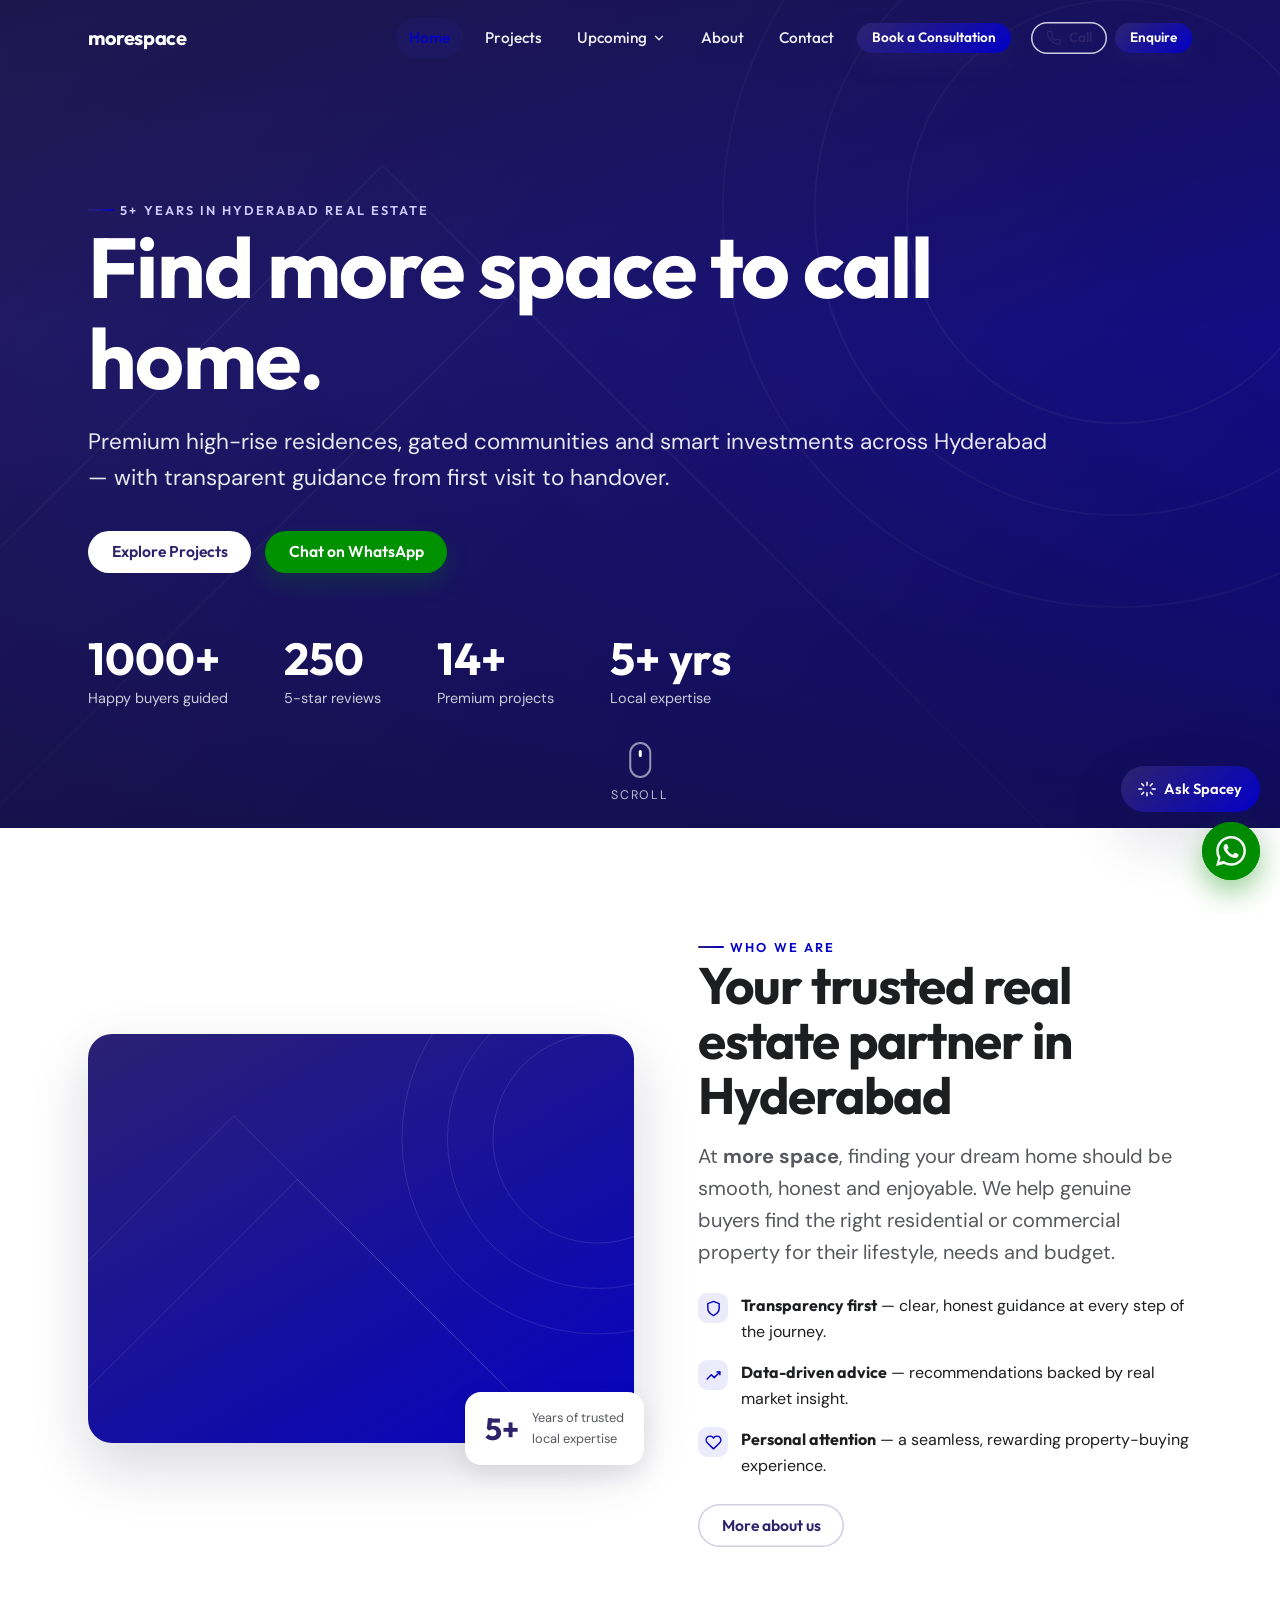
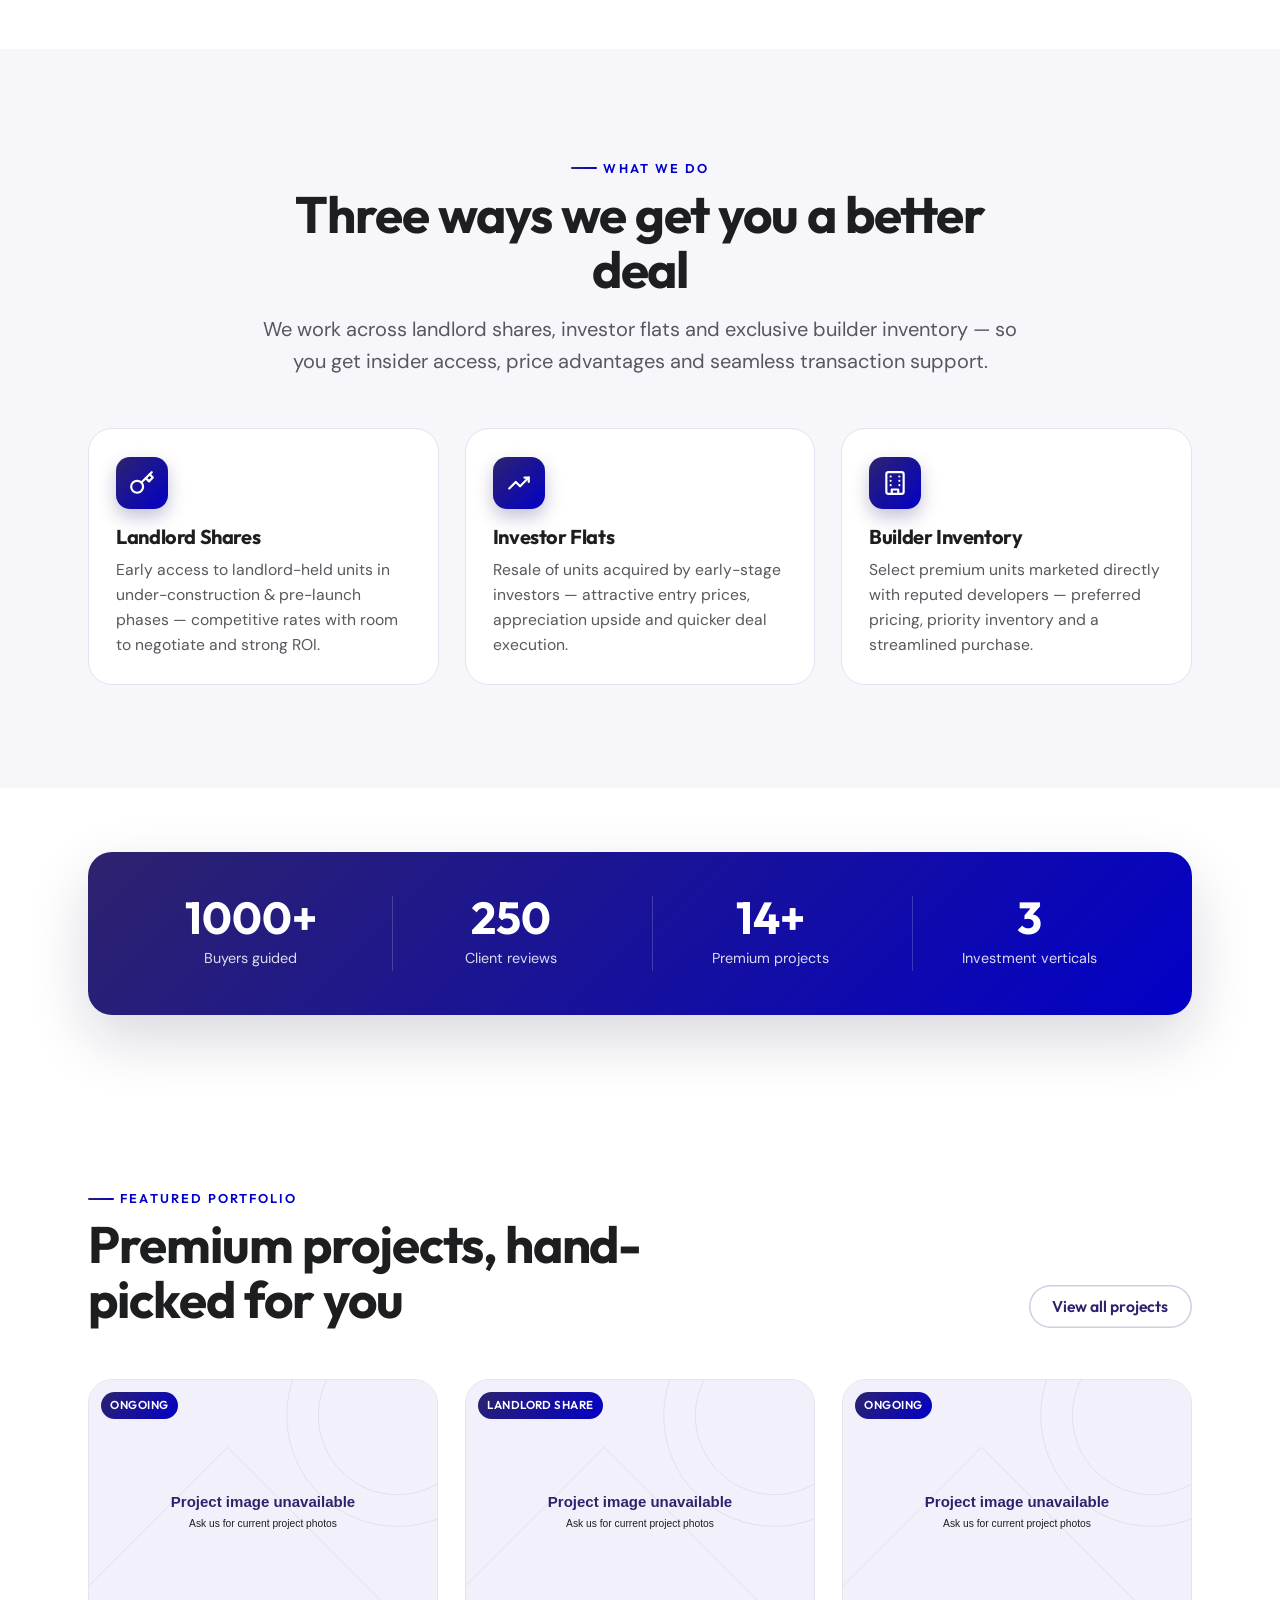
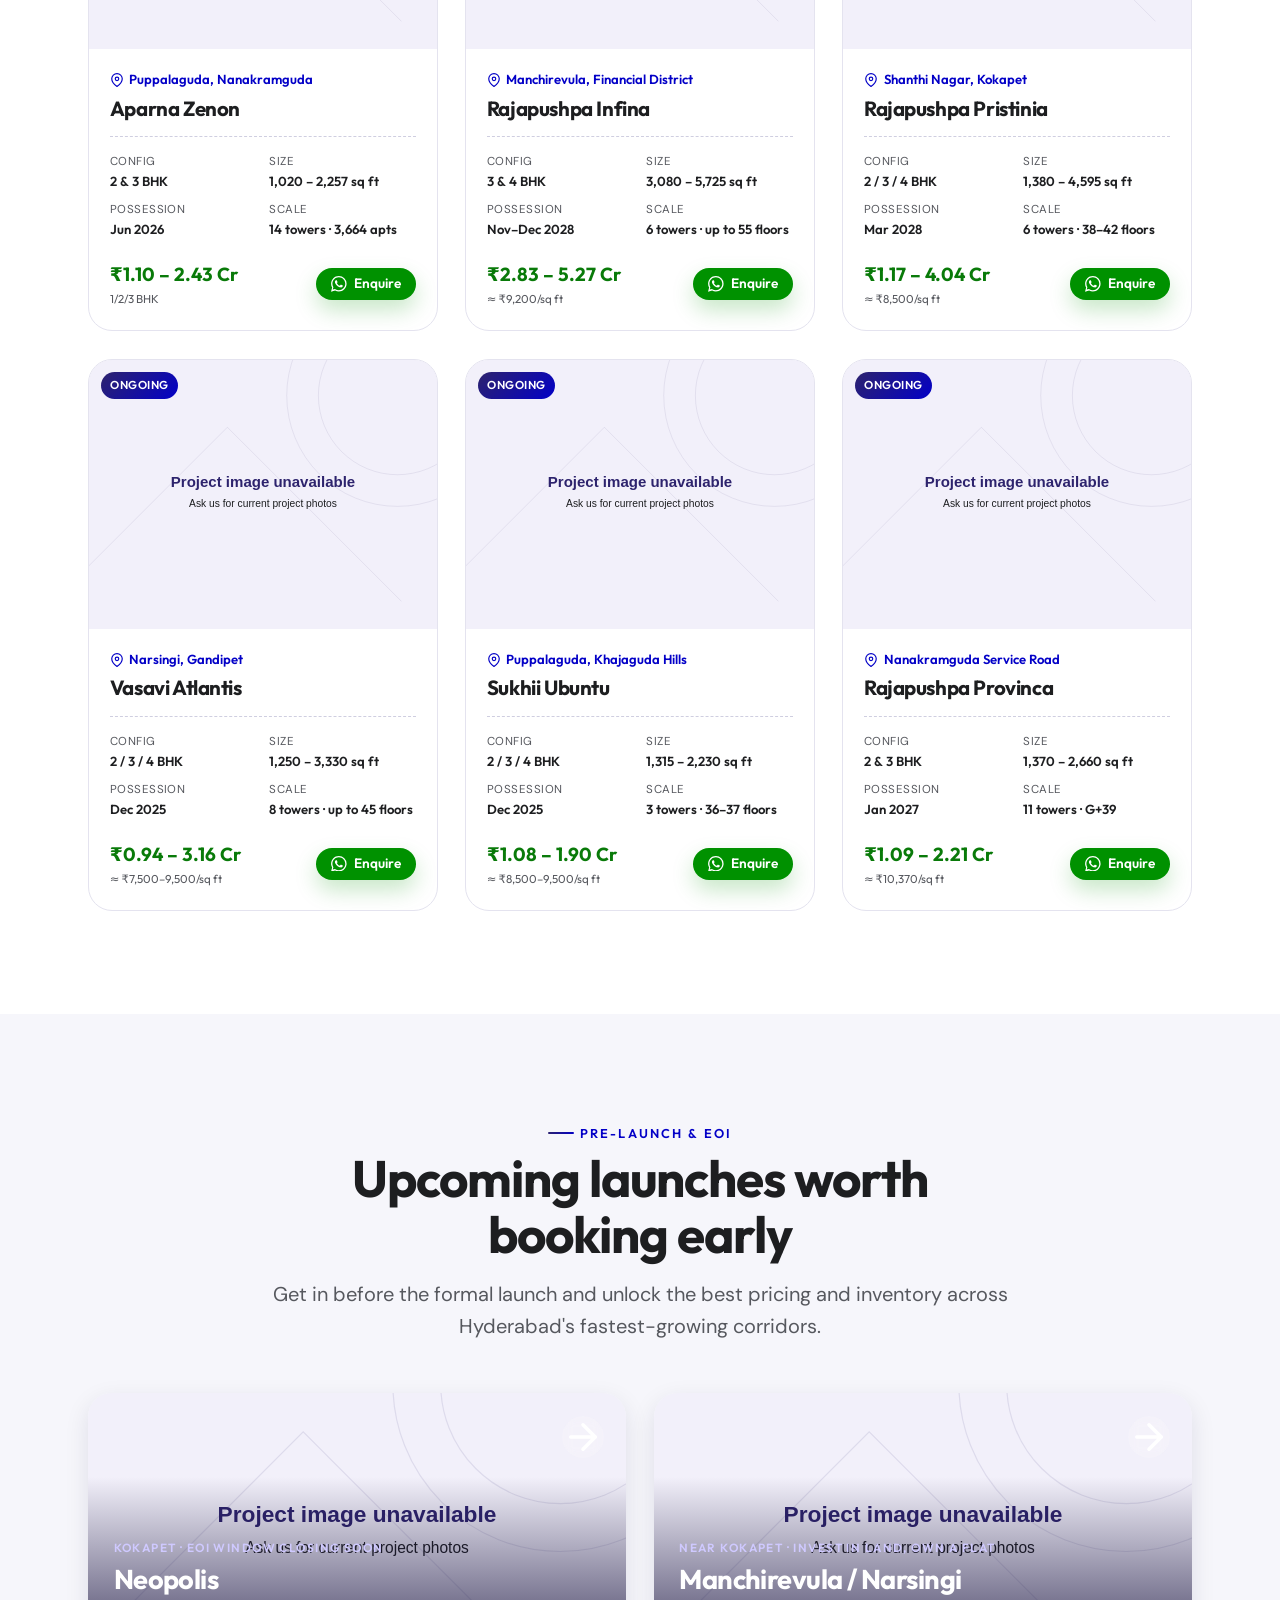
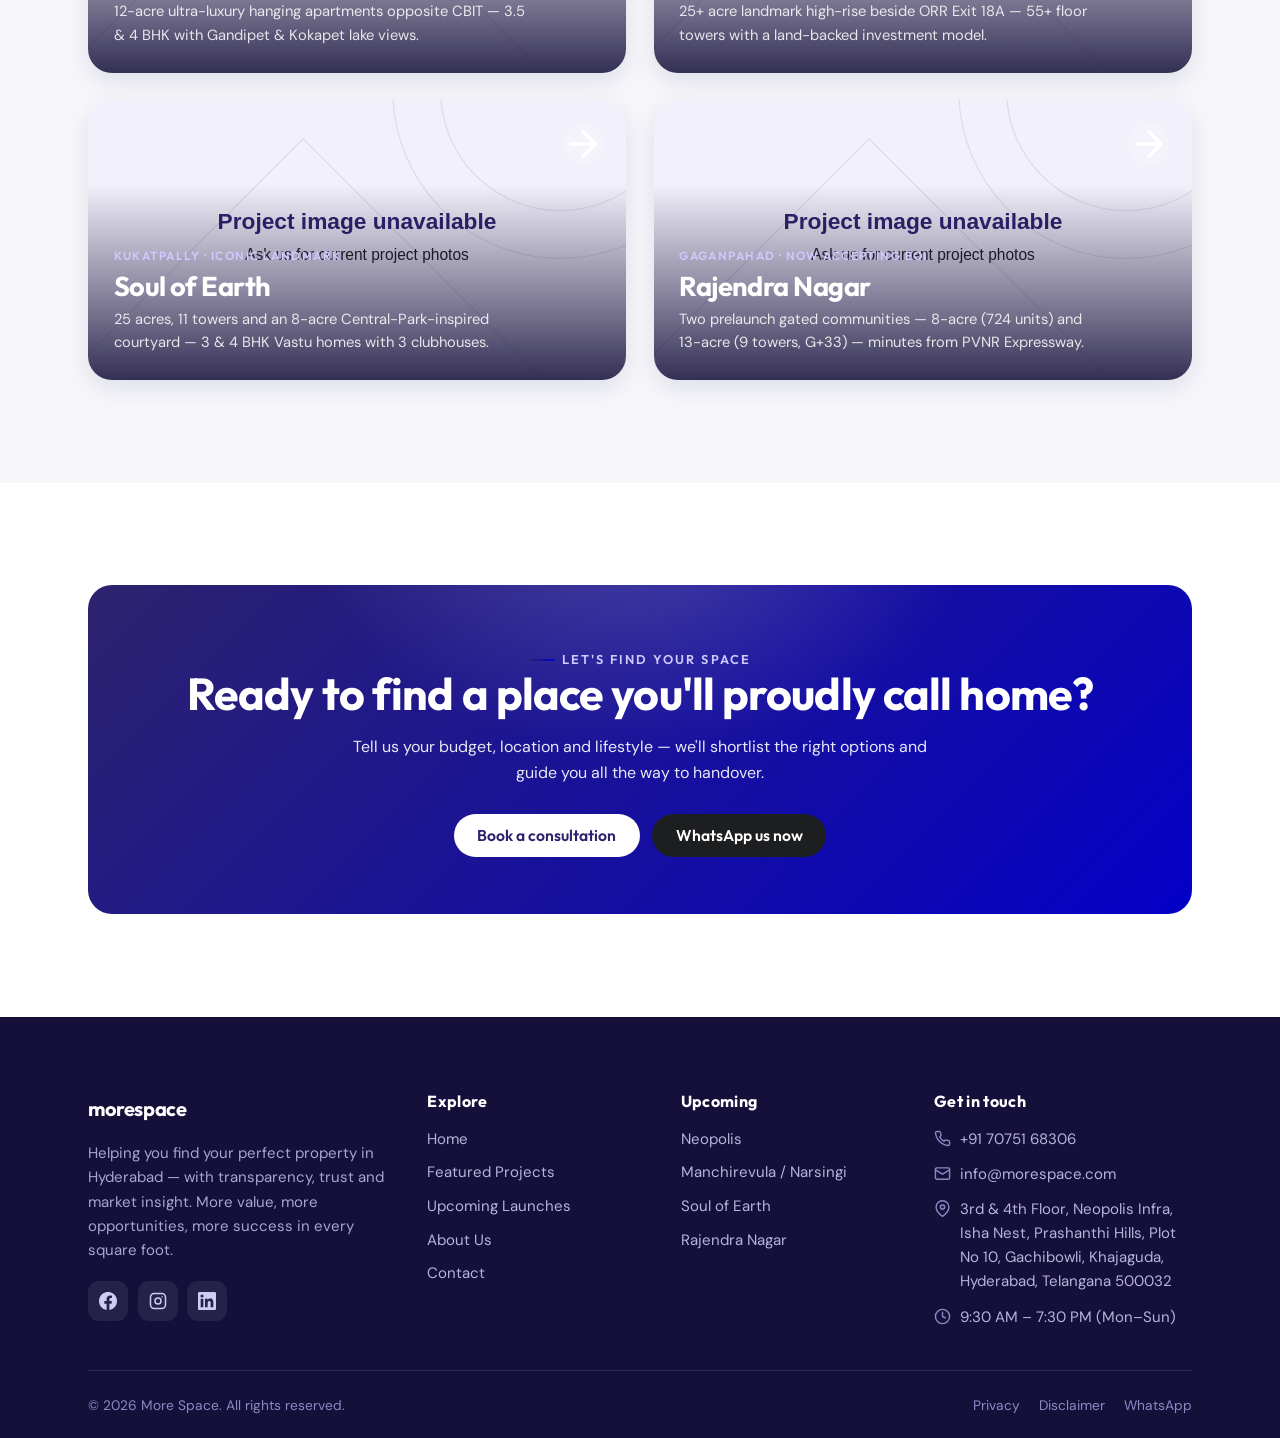
==== commit 4097e531: "Repair removed website images and confirmed social links" ====
--- a/index.html
+++ b/index.html
@@ -9,7 +9,7 @@
 <link rel="preconnect" href="https://fonts.gstatic.com" crossorigin>
 <link href="https://fonts.googleapis.com/css2?family=Outfit:wght@400;500;600;700;800&family=DM+Sans:opsz,wght@9..40,400;9..40,500;9..40,600;9..40,700&display=swap" rel="stylesheet">
 <link rel="stylesheet" href="css/styles.css">
-<link rel="icon" href="https://assets.zyrosite.com/cdn-cgi/image/format=auto,w=64,fit=crop/AMq19Z68OEtq90DG/untitled-design-A85V2Gln5jFKZkow.png">
+<link rel="icon" type="image/svg+xml" href="assets/favicon.svg">
 </head>
 <body data-page="home">
 <div id="site-header"></div>
@@ -17,7 +17,7 @@
 <!-- HERO -->
 <section class="hero">
   <div class="hero__media">
-    <video autoplay muted loop playsinline poster="https://assets.zyrosite.com/cdn-cgi/image/format=auto,w=1600,h=900,fit=crop/AMq19Z68OEtq90DG/screenshot-2025-06-26-140123-YanJ6aqErrS1kv3K.png">
+    <video autoplay muted loop playsinline poster="assets/brand-background.svg" aria-hidden="true">
       <source src="https://videos.pexels.com/video-files/2325093/2325093-hd_1920_1080_25fps.mp4" type="video/mp4">
     </video>
   </div>
@@ -43,7 +43,7 @@
 <section class="section" id="about">
   <div class="container about-grid">
     <div class="media reveal">
-      <img src="https://assets.zyrosite.com/cdn-cgi/image/format=auto,w=900,h=680,fit=crop/AMq19Z68OEtq90DG/ragava-iris-6_cropped_page-0001-ALpPBMOQ9DhXK2bG.jpg" alt="Premium residential project in Hyderabad">
+      <img src="assets/brand-background.svg" alt="">
       <div class="badge"><div class="n">5+</div><small>Years of trusted<br>local expertise</small></div>
     </div>
     <div class="reveal" data-d="1">
